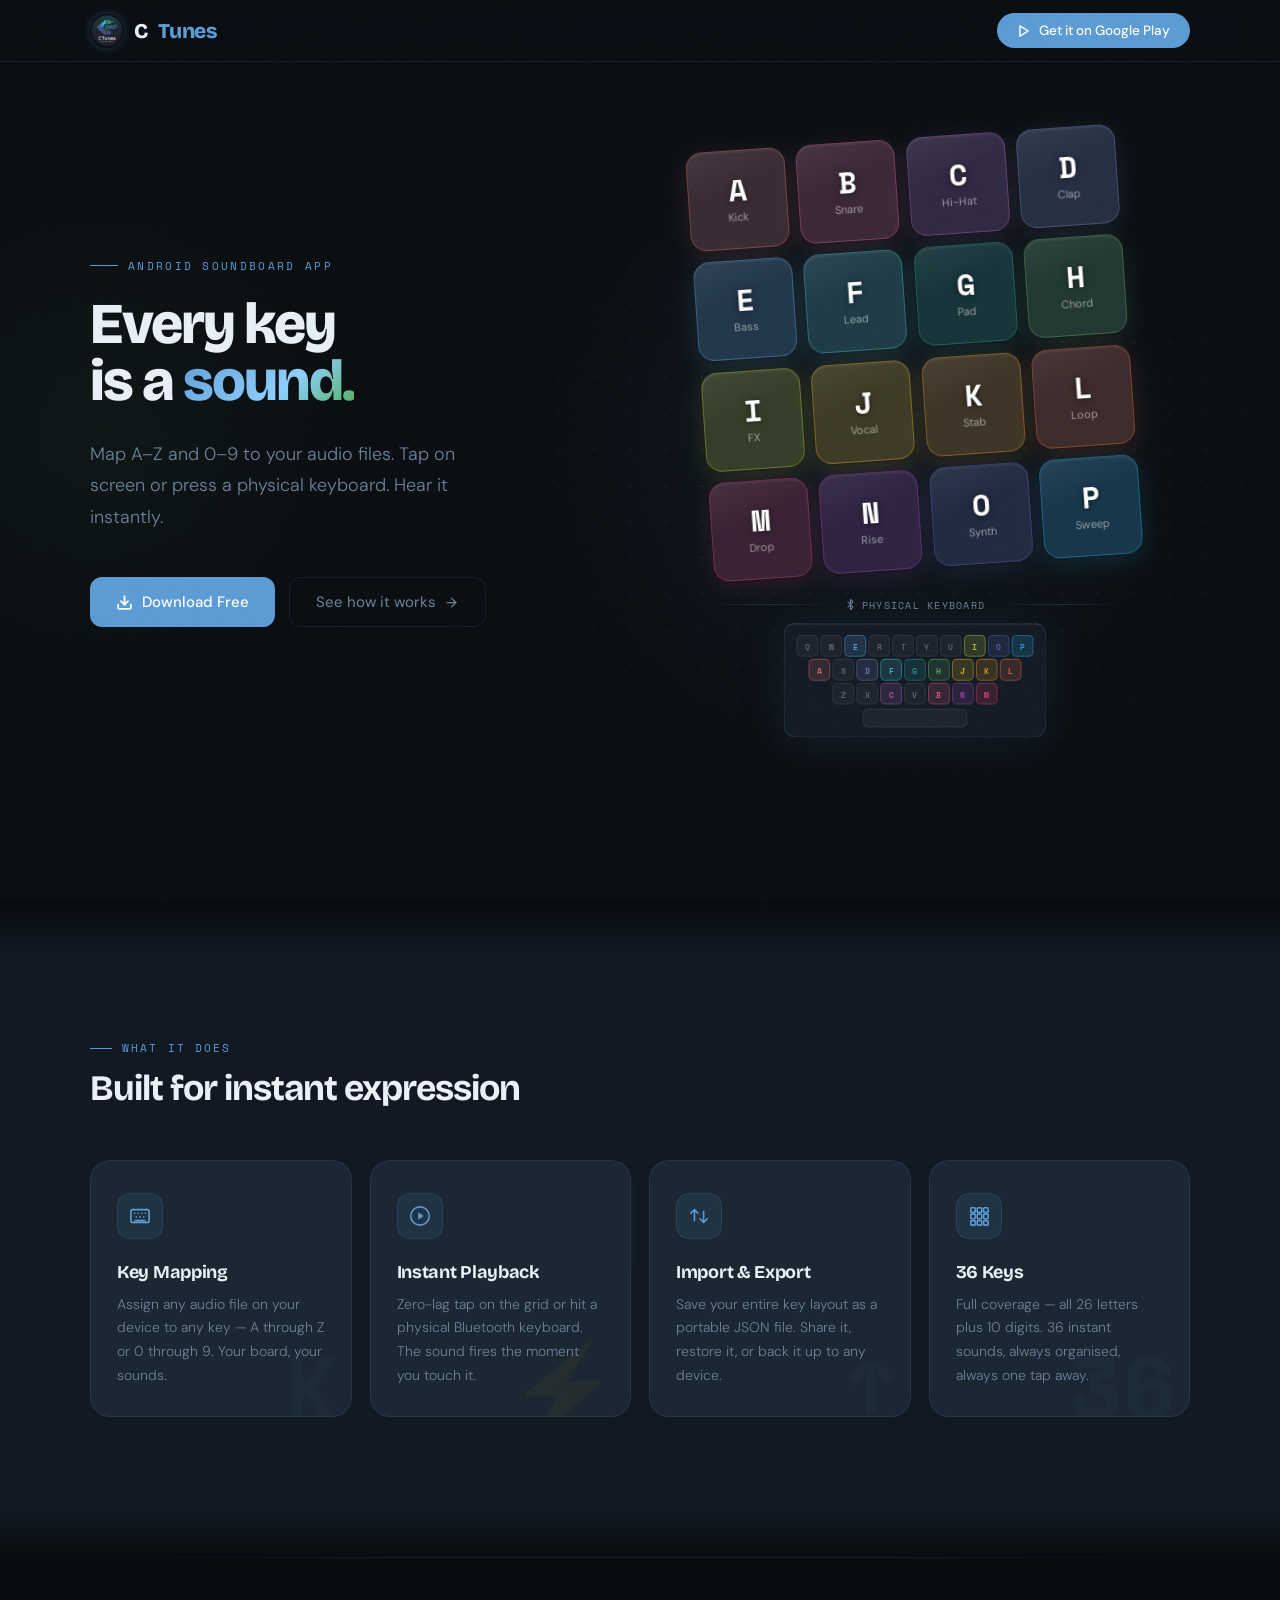
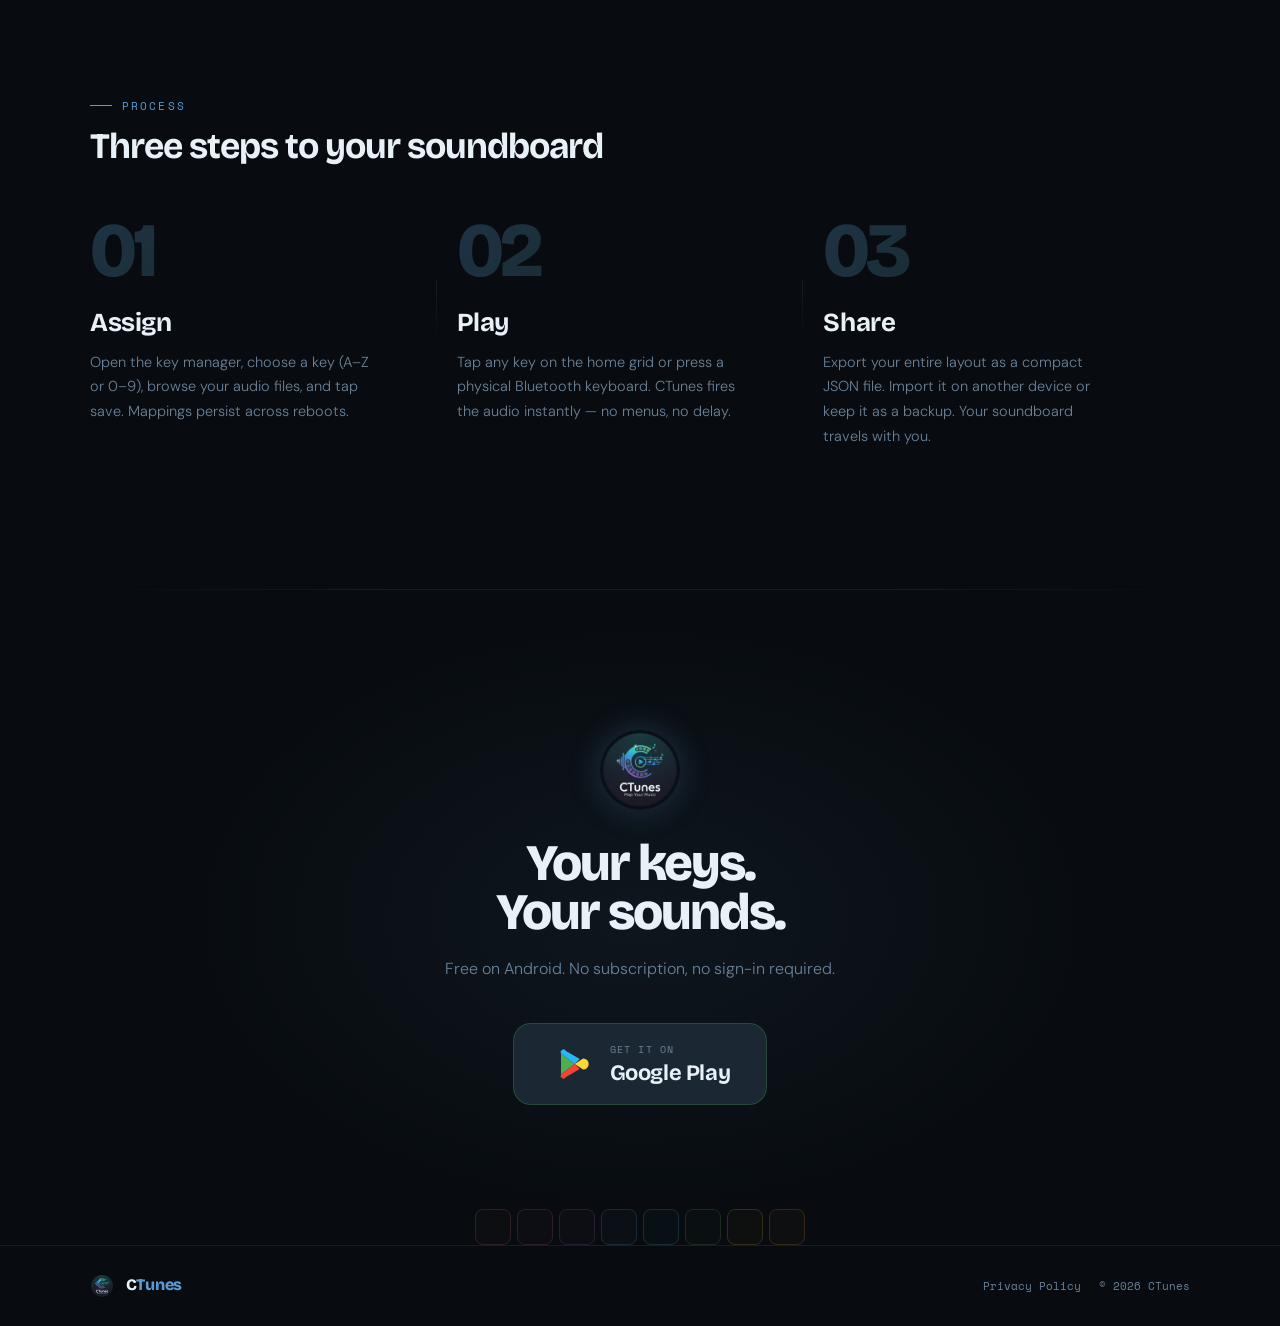
==== index.html @ 1558a4ff "initial commit" ====
<!DOCTYPE html>
<html lang="en">
<head>
  <meta charset="UTF-8" />
  <meta name="viewport" content="width=device-width, initial-scale=1.0, viewport-fit=cover" />

  <!-- ── Primary SEO ─────────────────────────────────── -->
  <title>CTunes — Free Android Soundboard App | Map Keys to Audio Files</title>
  <meta name="description" content="CTunes is a free Android soundboard app. Map keyboard keys A–Z and 0–9 to any audio file — tap on screen or press a physical Bluetooth keyboard for instant playback. No sign-in needed." />
  <meta name="robots" content="index, follow" />
  <meta name="author" content="CTunes" />
  <link rel="canonical" href="https://anooppandikashala.github.io/ctunes.app/" />

  <!-- ── Open Graph ──────────────────────────────────── -->
  <meta property="og:type"        content="website" />
  <meta property="og:site_name"   content="CTunes" />
  <meta property="og:url"         content="https://anooppandikashala.github.io/ctunes.app/" />
  <meta property="og:title"       content="CTunes — Free Android Soundboard App | Map Keys to Audio Files" />
  <meta property="og:description" content="Map keyboard keys A–Z and 0–9 to any audio file. Tap on screen or press a physical Bluetooth keyboard for instant playback. Free on Android — no subscription, no sign-in." />
  <meta property="og:image"       content="https://anooppandikashala.github.io/ctunes.app/logo.webp" />
  <meta property="og:image:alt"   content="CTunes app logo — Android soundboard" />
  <meta property="og:locale"      content="en_US" />

  <!-- ── Twitter Card ───────────────────────────────── -->
  <meta name="twitter:card"        content="summary" />
  <meta name="twitter:title"       content="CTunes — Free Android Soundboard App" />
  <meta name="twitter:description" content="Map keyboard keys A–Z and 0–9 to any audio file. Instant playback on tap or physical keypress. Free on Google Play." />
  <meta name="twitter:image"       content="https://anooppandikashala.github.io/ctunes.app/logo.webp" />

  <!-- ── Mobile / PWA ───────────────────────────────── -->
  <meta name="theme-color" content="#080C10" />
  <meta name="mobile-web-app-capable" content="yes" />
  <meta name="apple-mobile-web-app-capable" content="yes" />
  <meta name="apple-mobile-web-app-status-bar-style" content="black-translucent" />
  <meta name="apple-mobile-web-app-title" content="CTunes" />

  <!-- ── Structured Data (JSON-LD) ──────────────────── -->
  <script type="application/ld+json">
  {
    "@context": "https://schema.org",
    "@graph": [
      {
        "@type": "SoftwareApplication",
        "@id": "https://anooppandikashala.github.io/ctunes.app/#app",
        "name": "CTunes",
        "alternateName": "CTunes Soundboard",
        "description": "CTunes is a free Android soundboard app that maps keyboard keys (A–Z and 0–9) to audio files for instant playback. Supports on-screen tap and physical Bluetooth keyboards.",
        "applicationCategory": "MusicApplication",
        "operatingSystem": "Android 7.0+",
        "offers": { "@type": "Offer", "price": "0", "priceCurrency": "USD" },
        "author": { "@id": "https://anooppandikashala.github.io/ctunes.app/#organization" },
        "image": "https://anooppandikashala.github.io/ctunes.app/logo.webp",
        "url": "https://anooppandikashala.github.io/ctunes.app/",
        "downloadUrl": "https://play.google.com/store/apps/details?id=com.anoop.myprojects.ctunes",
        "featureList": [
          "Map 36 keyboard keys (A–Z, 0–9) to any audio file",
          "Instant on-screen tap or physical keyboard playback",
          "Bluetooth keyboard support",
          "Import and export key layouts as JSON",
          "Persistent storage — mappings survive reboots and reinstalls"
        ]
      },
      {
        "@type": "Organization",
        "@id": "https://anooppandikashala.github.io/ctunes.app/#organization",
        "name": "CTunes",
        "url": "https://anooppandikashala.github.io/ctunes.app/",
        "logo": { "@type": "ImageObject", "url": "https://anooppandikashala.github.io/ctunes.app/logo.webp" }
      },
      {
        "@type": "WebSite",
        "@id": "https://anooppandikashala.github.io/ctunes.app/#website",
        "url": "https://anooppandikashala.github.io/ctunes.app/",
        "name": "CTunes",
        "publisher": { "@id": "https://anooppandikashala.github.io/ctunes.app/#organization" }
      },
      {
        "@type": "WebPage",
        "@id": "https://anooppandikashala.github.io/ctunes.app/#webpage",
        "url": "https://anooppandikashala.github.io/ctunes.app/",
        "name": "CTunes — Free Android Soundboard App",
        "isPartOf": { "@id": "https://anooppandikashala.github.io/ctunes.app/#website" },
        "about": { "@id": "https://anooppandikashala.github.io/ctunes.app/#app" }
      },
      {
        "@type": "FAQPage",
        "mainEntity": [
          {
            "@type": "Question",
            "name": "What is CTunes?",
            "acceptedAnswer": {
              "@type": "Answer",
              "text": "CTunes is a free Android soundboard app that maps keyboard keys (A–Z and 0–9) to any audio file on your device. Tap a key on screen or press a physical Bluetooth keyboard to trigger instant playback."
            }
          },
          {
            "@type": "Question",
            "name": "How do I assign a sound to a key in CTunes?",
            "acceptedAnswer": {
              "@type": "Answer",
              "text": "Open the key manager in CTunes, choose any key from A–Z or 0–9, browse your device audio files, and tap Save. Mappings are stored locally and persist across reboots."
            }
          },
          {
            "@type": "Question",
            "name": "Does CTunes support physical Bluetooth keyboards?",
            "acceptedAnswer": {
              "@type": "Answer",
              "text": "Yes. CTunes supports physical Bluetooth and wired keyboards. When you press a mapped key on your physical keyboard, CTunes plays the assigned audio instantly."
            }
          },
          {
            "@type": "Question",
            "name": "Can I back up and restore my CTunes key layouts?",
            "acceptedAnswer": {
              "@type": "Answer",
              "text": "Yes. Use the Export feature to save your entire key layout as a JSON file. Import it on any Android device to restore all mappings. CTunes also re-links audio files by filename if the original URI changes."
            }
          },
          {
            "@type": "Question",
            "name": "Is CTunes free?",
            "acceptedAnswer": {
              "@type": "Answer",
              "text": "Yes. CTunes is completely free on Google Play with no subscription, no sign-in, and no hidden costs."
            }
          }
        ]
      }
    ]
  }
  </script>

  <!-- ── Fonts ───────────────────────────────────────── -->
  <link rel="preconnect" href="https://fonts.googleapis.com" />
  <link rel="preconnect" href="https://fonts.gstatic.com" crossorigin />
  <link href="https://fonts.googleapis.com/css2?family=Bricolage+Grotesque:opsz,wght@12..96,400;12..96,600;12..96,700;12..96,800&family=Space+Mono:wght@400;700&family=DM+Sans:ital,wght@0,300;0,400;0,500;1,300&display=swap" rel="stylesheet" />

  <link href="styles.css" rel="stylesheet" />

  
</head>
<body>

<!-- ═══════════════════ NAV ═══════════════════ -->
<!-- skip-to-content link for accessibility / AEO -->
<a href="#main-content" class="skip-link">Skip to main content</a>
<nav>
  <div class="nav-inner">
    <a href="#" class="logo">
      <img src="logo.webp" alt="CTunes logo" />
      C<span>Tunes</span>
    </a>
    <a href="#download" class="nav-pill">
      <svg width="14" height="14" viewBox="0 0 24 24" fill="none" stroke="currentColor" stroke-width="2.5" stroke-linecap="round" stroke-linejoin="round">
        <polygon points="5 3 19 12 5 21 5 3"/>
      </svg>
      Get it on Google Play
    </a>
  </div>
</nav>

<!-- ═══════════════════ HERO ═══════════════════ -->
<main id="main-content">
<section class="hero" aria-label="Hero — map keyboard keys to audio files">
  <div class="hero-glow"></div>
  <div class="hero-dots"></div>

  <div class="hero-inner">
  <div class="hero-left">
    <p class="hero-tag">Android Soundboard App</p>
    <h1 class="hero-h1">Every key<br>is a <span class="hl">sound.</span></h1>
    <p class="hero-sub">Map A–Z and 0–9 to your audio files. Tap on screen or press a physical keyboard. Hear it instantly.</p>
    <div class="hero-actions">
      <a href="#download" class="btn-fill">
        <svg width="17" height="17" viewBox="0 0 24 24" fill="none" stroke="currentColor" stroke-width="2.5" stroke-linecap="round" stroke-linejoin="round">
          <path d="M21 15v4a2 2 0 0 1-2 2H5a2 2 0 0 1-2-2v-4"/><polyline points="7 10 12 15 17 10"/><line x1="12" y1="15" x2="12" y2="3"/>
        </svg>
        Download Free
      </a>
      <a href="#how" class="btn-ghost">
        See how it works
        <svg width="15" height="15" viewBox="0 0 24 24" fill="none" stroke="currentColor" stroke-width="2" stroke-linecap="round" stroke-linejoin="round">
          <line x1="5" y1="12" x2="19" y2="12"/><polyline points="12 5 19 12 12 19"/>
        </svg>
      </a>
    </div>
  </div>

  <div class="hero-right">
    <div class="key-grid-wrap">
      <div class="key-grid" id="keyGrid"></div>
    </div>

    <!-- Symbolic physical keyboard -->
    <div class="kbd-section">
      <div class="kbd-bridge">
        <span class="kbd-bridge-line"></span>
        <span class="kbd-bridge-label">
          <!-- Bluetooth icon -->
          <svg width="11" height="11" viewBox="0 0 24 24" fill="none" stroke="currentColor" stroke-width="2.2" stroke-linecap="round" stroke-linejoin="round">
            <polyline points="6.5 6.5 17.5 17.5 12 23 12 1 17.5 6.5 6.5 17.5"/>
          </svg>
          Physical keyboard
        </span>
        <span class="kbd-bridge-line"></span>
      </div>
      <svg id="kbdSvg" class="kbd-svg" viewBox="0 0 252 110" xmlns="http://www.w3.org/2000/svg"></svg>
    </div>
  </div>
  </div><!-- /.hero-inner -->
</section>

<!-- ═══════════════════ FEATURES ═══════════════════ -->
<section class="features" id="features" aria-label="Features">
  <div class="features-inner">
    <p class="section-tag reveal">What it does</p>
    <h2 class="section-h reveal">Built for instant expression</h2>
    <div class="feat-grid" id="featGrid">
      <div class="feat-card reveal" data-glyph="K">
        <div class="feat-icon">
          <svg width="22" height="22" viewBox="0 0 24 24" fill="none" stroke="currentColor" stroke-width="1.75" stroke-linecap="round" stroke-linejoin="round">
            <rect x="2" y="5" width="20" height="14" rx="2"/>
            <line x1="6" y1="9" x2="6.01" y2="9"/><line x1="10" y1="9" x2="10.01" y2="9"/>
            <line x1="14" y1="9" x2="14.01" y2="9"/><line x1="18" y1="9" x2="18.01" y2="9"/>
            <line x1="8" y1="13" x2="8.01" y2="13"/><line x1="12" y1="13" x2="12.01" y2="13"/>
            <line x1="16" y1="13" x2="16.01" y2="13"/>
            <line x1="7" y1="17" x2="17" y2="17"/>
          </svg>
        </div>
        <h3 class="feat-title">Key Mapping</h3>
        <p class="feat-desc">Assign any audio file on your device to any key — A through Z or 0 through 9. Your board, your sounds.</p>
      </div>
      <div class="feat-card reveal" data-glyph="⚡">
        <div class="feat-icon">
          <svg width="22" height="22" viewBox="0 0 24 24" fill="none" stroke="currentColor" stroke-width="1.75" stroke-linecap="round" stroke-linejoin="round">
            <circle cx="12" cy="12" r="10"/>
            <polygon points="10 8 16 12 10 16 10 8" fill="currentColor" stroke="none"/>
          </svg>
        </div>
        <h3 class="feat-title">Instant Playback</h3>
        <p class="feat-desc">Zero-lag tap on the grid or hit a physical Bluetooth keyboard. The sound fires the moment you touch it.</p>
      </div>
      <div class="feat-card reveal" data-glyph="↑">
        <div class="feat-icon">
          <svg width="22" height="22" viewBox="0 0 24 24" fill="none" stroke="currentColor" stroke-width="1.75" stroke-linecap="round" stroke-linejoin="round">
            <path d="M7 17V5m0 0L3 9m4-4l4 4"/>
            <path d="M17 7v12m0 0l4-4m-4 4l-4-4"/>
          </svg>
        </div>
        <h3 class="feat-title">Import & Export</h3>
        <p class="feat-desc">Save your entire key layout as a portable JSON file. Share it, restore it, or back it up to any device.</p>
      </div>
      <div class="feat-card reveal" data-glyph="36">
        <div class="feat-icon">
          <svg width="22" height="22" viewBox="0 0 24 24" fill="none" stroke="currentColor" stroke-width="1.75" stroke-linecap="round" stroke-linejoin="round">
            <rect x="3" y="3" width="5" height="5" rx="1"/>
            <rect x="10" y="3" width="5" height="5" rx="1"/>
            <rect x="17" y="3" width="5" height="5" rx="1"/>
            <rect x="3" y="10" width="5" height="5" rx="1"/>
            <rect x="10" y="10" width="5" height="5" rx="1"/>
            <rect x="17" y="10" width="5" height="5" rx="1"/>
            <rect x="3" y="17" width="5" height="5" rx="1"/>
            <rect x="10" y="17" width="5" height="5" rx="1"/>
            <rect x="17" y="17" width="5" height="5" rx="1"/>
          </svg>
        </div>
        <h3 class="feat-title">36 Keys</h3>
        <p class="feat-desc">Full coverage — all 26 letters plus 10 digits. 36 instant sounds, always organised, always one tap away.</p>
      </div>
    </div>
  </div>
</section>

<div class="divider"></div>

<!-- ═══════════════════ HOW IT WORKS ═══════════════════ -->
<section class="how" id="how" aria-label="How it works">
  <div class="how-inner">
    <p class="section-tag reveal">Process</p>
    <h2 class="section-h reveal">Three steps to your soundboard</h2>
    <div class="steps">
      <div class="step reveal">
        <span class="step-num">01</span>
        <h3 class="step-title">Assign</h3>
        <p class="step-desc">Open the key manager, choose a key (A–Z or 0–9), browse your audio files, and tap save. Mappings persist across reboots.</p>
      </div>
      <div class="step reveal">
        <span class="step-num">02</span>
        <h3 class="step-title">Play</h3>
        <p class="step-desc">Tap any key on the home grid or press a physical Bluetooth keyboard. CTunes fires the audio instantly — no menus, no delay.</p>
      </div>
      <div class="step reveal">
        <span class="step-num">03</span>
        <h3 class="step-title">Share</h3>
        <p class="step-desc">Export your entire layout as a compact JSON file. Import it on another device or keep it as a backup. Your soundboard travels with you.</p>
      </div>
    </div>
  </div>
</section>

<div class="divider"></div>

<!-- ═══════════════════ DOWNLOAD ═══════════════════ -->
<section class="download" id="download" aria-label="Download CTunes on Google Play">
  <div class="dl-glow"></div>
  <div class="dl-keys" id="dlKeys"></div>
  <div class="download-inner reveal">
    <img src="logo.webp" alt="CTunes" style="width:80px;height:80px;border-radius:50%;object-fit:cover;margin-bottom:24px;box-shadow:0 0 32px rgba(91,155,213,0.25);" />
    <h2>Your keys.<br>Your sounds.</h2>
    <p>Free on Android. No subscription, no sign-in required.</p>
    <a href="#" class="play-btn">
      <!-- Google Play icon -->
      <svg class="play-icon" viewBox="0 0 44 44" fill="none" xmlns="http://www.w3.org/2000/svg">
        <rect width="44" height="44" rx="10" fill="#1B2732"/>
        <path d="M11 11.4L24.7 22 11 32.6V11.4Z" fill="#4CAF50"/>
        <path d="M11 11.4L24.7 22l5.1-5.1L16 9A2.6 2.6 0 0011 11.4Z" fill="#29B6F6"/>
        <path d="M11 32.6L24.7 22l5.1 5.1L16 35A2.6 2.6 0 0111 32.6Z" fill="#F44336"/>
        <path d="M24.7 22l8.4-5.6a2.2 2.2 0 010 11.2L24.7 22Z" fill="#FDD835"/>
      </svg>
      <div class="play-text">
        <small>Get it on</small>
        <strong>Google Play</strong>
      </div>
    </a>
  </div>
</section>

</main><!-- /main -->

<!-- ═══════════════════ FOOTER ═══════════════════ -->
<footer>
  <div class="footer-inner">
    <a href="#" class="footer-logo">
      <img src="logo.webp" alt="CTunes" style="width:24px;height:24px;border-radius:50%;object-fit:cover;vertical-align:middle;margin-right:8px;" />
      C<span>Tunes</span>
    </a>
    <div class="footer-links">
      <a href="privacy.html">Privacy Policy</a>
      <small>© <span id="footer-year"></span> CTunes</small>
    </div>
  </div>
</footer>

<script>
  /* ── Key data ─────────────────────────────────────── */
  const KEYS = [
    { l:'A', n:'Kick',    c:'#E57373' },
    { l:'B', n:'Snare',   c:'#F06292' },
    { l:'C', n:'Hi-Hat',  c:'#BA68C8' },
    { l:'D', n:'Clap',    c:'#7986CB' },
    { l:'E', n:'Bass',    c:'#64B5F6' },
    { l:'F', n:'Lead',    c:'#4DD0E1' },
    { l:'G', n:'Pad',     c:'#26A69A' },
    { l:'H', n:'Chord',   c:'#66BB6A' },
    { l:'I', n:'FX',      c:'#CDDC39' },
    { l:'J', n:'Vocal',   c:'#FFCA28' },
    { l:'K', n:'Stab',    c:'#FFA726' },
    { l:'L', n:'Loop',    c:'#FF7043' },
    { l:'M', n:'Drop',    c:'#EC407A' },
    { l:'N', n:'Rise',    c:'#AB47BC' },
    { l:'O', n:'Synth',   c:'#5C6BC0' },
    { l:'P', n:'Sweep',   c:'#29B6F6' },
  ];

  /* ── Render hero key grid ─────────────────────────── */
  const grid = document.getElementById('keyGrid');

  KEYS.forEach((k, i) => {
    const card = document.createElement('div');
    card.className = 'key-card';
    card.style.setProperty('--c', k.c);
    card.style.animationName = 'keyIn';
    card.style.animationDuration = '.42s';
    card.style.animationTimingFunction = 'cubic-bezier(.34,1.56,.64,1)';
    card.style.animationFillMode = 'forwards';
    card.style.animationDelay = `${.65 + i * .055}s`;

    card.innerHTML = `<span class="key-letter">${k.l}</span><span class="key-name">${k.n}</span>`;

    card.addEventListener('pointerdown', () => card.classList.add('pressed'));
    card.addEventListener('pointerup',   () => card.classList.remove('pressed'));
    card.addEventListener('pointerleave',() => card.classList.remove('pressed'));
    grid.appendChild(card);
  });

  /* ── Build SVG keyboard ───────────────────────────── */
  const NS  = 'http://www.w3.org/2000/svg';
  const KBD = document.getElementById('kbdSvg');
  const KBD_ROWS = [
    { keys: ['Q','W','E','R','T','Y','U','I','O','P'], y: 12 },
    { keys: ['A','S','D','F','G','H','J','K','L'],     y: 35 },
    { keys: ['Z','X','C','V','B','N','M'],             y: 58 },
  ];
  const KW = 20, KH = 20, KG = 3, SVG_W = 252;
  const kbdKeyEls = {};  // letter → { rect, txt }

  function mk(tag, attrs) {
    const el = document.createElementNS(NS, tag);
    Object.entries(attrs).forEach(([k, v]) => el.setAttribute(k, v));
    return el;
  }

  // Keyboard body
  KBD.appendChild(mk('rect', { width: SVG_W, height: 110, rx: 12,
    fill: '#111923', stroke: 'rgba(91,155,213,0.22)', 'stroke-width': 1 }));
  // Top highlight sheen
  KBD.appendChild(mk('rect', { x: 2, y: 1, width: SVG_W - 4, height: 1, rx: 10,
    fill: 'rgba(255,255,255,0.06)' }));

  // Build a color lookup from KEYS
  const keyColorLookup = {};
  KEYS.forEach(k => { keyColorLookup[k.l] = k.c; });

  KBD_ROWS.forEach(({ keys, y }) => {
    const rowW = keys.length * KW + (keys.length - 1) * KG;
    const x0   = (SVG_W - rowW) / 2;
    keys.forEach((letter, ci) => {
      const x  = x0 + ci * (KW + KG);
      const c  = keyColorLookup[letter];
      const rect = mk('rect', {
        x, y, width: KW, height: KH, rx: 4,
        fill:         c ? `${c}28` : 'rgba(255,255,255,0.04)',
        stroke:       c ? `${c}66` : 'rgba(255,255,255,0.09)',
        'stroke-width': 1
      });
      const txt = mk('text', {
        x: x + KW / 2, y: y + KH / 2 + 4,
        'text-anchor': 'middle', 'font-family': 'Space Mono, monospace',
        'font-size': 8, 'font-weight': 700,
        fill: c ? `${c}cc` : 'rgba(232,240,248,0.3)'
      });
      txt.textContent = letter;
      KBD.appendChild(rect);
      KBD.appendChild(txt);
      kbdKeyEls[letter] = { rect, txt, baseC: c };
    });
  });

  // Spacebar
  const spW = 100;
  KBD.appendChild(mk('rect', {
    x: (SVG_W - spW) / 2, y: 83, width: spW, height: 17, rx: 5,
    fill: 'rgba(255,255,255,0.04)', stroke: 'rgba(255,255,255,0.09)', 'stroke-width': 1
  }));

  /* ── Keyboard pulse helper ────────────────────────── */
  function kbdPulse(letter, color) {
    const el = kbdKeyEls[letter];
    if (!el) return;
    el.rect.setAttribute('fill',   `${color}55`);
    el.rect.setAttribute('stroke', color);
    el.txt.setAttribute('fill',    color);
    setTimeout(() => {
      const c = el.baseC;
      el.rect.setAttribute('fill',   c ? `${c}28` : 'rgba(255,255,255,0.04)');
      el.rect.setAttribute('stroke', c ? `${c}66` : 'rgba(255,255,255,0.09)');
      el.txt.setAttribute('fill',    c ? `${c}cc` : 'rgba(232,240,248,0.3)');
    }, 220);
  }

  function kbdPress(letter) {
    const el = kbdKeyEls[letter];
    if (!el) return;
    el.rect.setAttribute('fill',   'rgba(91,155,213,0.38)');
    el.rect.setAttribute('stroke', '#5B9BD5');
    el.txt.setAttribute('fill',    '#5B9BD5');
  }

  function kbdRelease(letter) {
    const el = kbdKeyEls[letter];
    if (!el) return;
    const c = el.baseC;
    el.rect.setAttribute('fill',   c ? `${c}28` : 'rgba(255,255,255,0.04)');
    el.rect.setAttribute('stroke', c ? `${c}66` : 'rgba(255,255,255,0.09)');
    el.txt.setAttribute('fill',    c ? `${c}cc` : 'rgba(232,240,248,0.3)');
  }

  /* ── Beat demo sequence ───────────────────────────── */
  const BEAT = [0, 2, 0, 4, 1, 2, 0, 2, 5, 0, 3, 7, 0, 2, 1, 8];
  let beatIdx = 0, lastPlayed = null;

  function tick() {
    const cards = grid.querySelectorAll('.key-card');
    if (lastPlayed) lastPlayed.classList.remove('pressed');
    const keyIdx = BEAT[beatIdx % BEAT.length];
    const keyData = KEYS[keyIdx];
    const card = cards[keyIdx];
    if (card) { card.classList.add('pressed'); lastPlayed = card; }
    if (keyData) kbdPulse(keyData.l, keyData.c);
    beatIdx++;
    setTimeout(() => { if (lastPlayed) lastPlayed.classList.remove('pressed'); }, 200);
  }

  setTimeout(() => { setInterval(tick, 420); }, 2000);

  /* ── Physical keyboard mirror ─────────────────────── */
  document.addEventListener('keydown', e => {
    const letter = e.key.toUpperCase();
    const idx = KEYS.findIndex(k => k.l === letter);
    if (idx >= 0) grid.querySelectorAll('.key-card')[idx]?.classList.add('pressed');
    kbdPress(letter);
  });
  document.addEventListener('keyup', e => {
    const letter = e.key.toUpperCase();
    const idx = KEYS.findIndex(k => k.l === letter);
    if (idx >= 0) grid.querySelectorAll('.key-card')[idx]?.classList.remove('pressed');
    kbdRelease(letter);
  });

  /* ── Download section decorative keys ────────────── */
  const dlKeys = document.getElementById('dlKeys');
  const DL_COLORS = ['#E57373','#F06292','#BA68C8','#64B5F6','#4DD0E1','#66BB6A','#FFCA28','#FFA726'];
  DL_COLORS.forEach(c => {
    const div = document.createElement('div');
    div.className = 'dl-key';
    div.style.color = c;
    div.style.borderColor = c;
    div.style.background = `${c}22`;
    dlKeys.appendChild(div);
  });

  /* ── Scroll-reveal ────────────────────────────────── */
  const observer = new IntersectionObserver(entries => {
    entries.forEach((entry, _) => {
      if (!entry.isIntersecting) return;
      // stagger siblings in the same parent
      const siblings = Array.from(entry.target.parentElement.querySelectorAll('.reveal'));
      const idx = siblings.indexOf(entry.target);
      entry.target.style.transitionDelay = `${idx * 0.1}s`;
      entry.target.classList.add('visible');
      observer.unobserve(entry.target);
    });
  }, { threshold: 0.12 });

  document.querySelectorAll('.reveal').forEach(el => observer.observe(el));

  document.getElementById('footer-year').textContent = new Date().getFullYear();
</script>

</body>
</html>
---- styles.css ----
*, *::before, *::after { box-sizing: border-box; margin: 0; padding: 0; }

:root {
    --bg:        #080C10;
    --surface:   #111923;
    --surface-2: #1B2732;
    --accent:    #5B9BD5;
    --green:     #4CAF50;
    --text:      #E8F0F8;
    --muted:     #6B8299;
    --border:    rgba(91,155,213,0.13);
}

html { scroll-behavior: smooth; }

body {
    background: var(--bg);
    color: var(--text);
    font-family: 'DM Sans', sans-serif;
    overflow-x: hidden;
    -webkit-font-smoothing: antialiased;
}

/* ── SKIP LINK (accessibility) ─────────────────────── */
.skip-link {
    position: absolute;
    top: -999px;
    left: 0;
    padding: 8px 16px;
    background: var(--accent);
    color: #fff;
    font-size: 0.875rem;
    border-radius: 0 0 6px 6px;
    z-index: 9999;
    text-decoration: none;
}
.skip-link:focus { top: 0; }

/* ── NOISE OVERLAY ─────────────────────────────────── */
body::after {
    content: '';
    position: fixed;
    inset: 0;
    pointer-events: none;
    z-index: 999;
    background-image: url("data:image/svg+xml,%3Csvg xmlns='http://www.w3.org/2000/svg' width='300' height='300'%3E%3Cfilter id='n'%3E%3CfeTurbulence type='fractalNoise' baseFrequency='0.75' numOctaves='4' stitchTiles='stitch'/%3E%3C/filter%3E%3Crect width='300' height='300' filter='url(%23n)' opacity='0.04'/%3E%3C/svg%3E");
    opacity: 1;
}

/* ── NAV ───────────────────────────────────────────── */
nav {
    position: fixed;
    inset: 0 0 auto;
    z-index: 100;
    height: calc(62px + env(safe-area-inset-top));
    display: flex;
    align-items: center;
    justify-content: center;
    padding: env(safe-area-inset-top) clamp(20px, 5vw, 40px) 0;
    background: rgba(8,12,16,0.82);
    backdrop-filter: blur(20px) saturate(150%);
    border-bottom: 1px solid var(--border);
}

.nav-inner {
    max-width: 1100px;
    width: 100%;
    display: flex;
    align-items: center;
    justify-content: space-between;
}

.logo {
    font-family: 'Bricolage Grotesque', sans-serif;
    font-weight: 800;
    font-size: 21px;
    letter-spacing: -0.4px;
    color: var(--text);
    text-decoration: none;
    display: flex;
    align-items: center;
    gap: 10px;
}

.logo img {
    width: 34px;
    height: 34px;
    border-radius: 50%;
    object-fit: cover;
    box-shadow: 0 0 10px rgba(91,155,213,0.3);
}

.logo span { color: var(--accent); }

.nav-pill {
    display: inline-flex;
    align-items: center;
    gap: 8px;
    padding: 9px 20px;
    border-radius: 50px;
    background: var(--accent);
    color: #fff;
    font-size: 13.5px;
    font-weight: 500;
    text-decoration: none;
    transition: background .2s, transform .15s, box-shadow .2s;
    white-space: nowrap;
}

.nav-pill:hover {
    background: #74AEDD;
    transform: translateY(-1px);
    box-shadow: 0 6px 24px rgba(91,155,213,0.35);
}

.nav-pill svg { flex-shrink: 0; }

/* ── HERO ──────────────────────────────────────────── */
.hero {
    min-height: 100svh;
    padding: calc(62px + env(safe-area-inset-top)) clamp(24px, 5vw, 72px) clamp(48px, 6vw, 80px);
    display: flex;
    align-items: center;
    justify-content: center;
    position: relative;
    overflow: hidden;
}

.hero-inner {
    max-width: 1100px;
    width: 100%;
    display: grid;
    grid-template-columns: 1fr 1fr;
    align-items: center;
    position: relative;
    z-index: 1;
}

/* ambient glow blobs */
.hero-glow {
    position: absolute;
    inset: 0;
    pointer-events: none;
}

.hero-glow::before {
    content: '';
    position: absolute;
    width: 700px;
    height: 700px;
    border-radius: 50%;
    background: radial-gradient(circle, rgba(91,155,213,0.07) 0%, transparent 65%);
    top: 50%;
    right: 5%;
    transform: translate(0, -50%);
}

.hero-glow::after {
    content: '';
    position: absolute;
    width: 500px;
    height: 500px;
    border-radius: 50%;
    background: radial-gradient(circle, rgba(76,175,80,0.05) 0%, transparent 65%);
    top: 20%;
    left: 0;
    transform: translate(-30%, 0);
}

/* subtle dot grid */
.hero-dots {
    position: absolute;
    inset: 0;
    pointer-events: none;
    background-image: radial-gradient(rgba(91,155,213,0.12) 1px, transparent 1px);
    background-size: 36px 36px;
    mask-image: radial-gradient(ellipse 70% 80% at 70% 50%, black 20%, transparent 70%);
}

/* ── HERO LEFT ─── */
.hero-left {
    position: relative;
    z-index: 1;
    padding: clamp(40px, 5vw, 60px) 0;
    display: flex;
    flex-direction: column;
}

@keyframes fadeUp {
    from { opacity: 0; transform: translateY(22px); }
    to   { opacity: 1; transform: translateY(0); }
}

.hero-tag {
    font-family: 'Space Mono', monospace;
    font-size: 10.5px;
    letter-spacing: 0.22em;
    text-transform: uppercase;
    color: var(--accent);
    margin-bottom: 22px;
    opacity: 0;
    animation: fadeUp .55s .15s forwards;
    display: flex;
    align-items: center;
    gap: 10px;
}

.hero-tag::before {
    content: '';
    display: block;
    width: 28px;
    height: 1px;
    background: var(--accent);
}

.hero-h1 {
    font-family: 'Bricolage Grotesque', sans-serif;
    font-weight: 800;
    font-size: clamp(36px, 4.5vw, 64px);
    line-height: 1.0;
    letter-spacing: -2px;
    color: var(--text);
    margin-bottom: 28px;
    opacity: 0;
    animation: fadeUp .6s .3s forwards;
}

.hero-h1 .hl {
    background: linear-gradient(135deg, var(--accent) 0%, #8ecfff 60%, var(--green) 100%);
    -webkit-background-clip: text;
    -webkit-text-fill-color: transparent;
    background-clip: text;
}

.hero-sub {
    font-size: clamp(15px, 1.7vw, 18px);
    line-height: 1.75;
    color: var(--muted);
    max-width: 420px;
    margin-bottom: 44px;
    font-weight: 300;
    opacity: 0;
    animation: fadeUp .6s .45s forwards;
}

.hero-actions {
    display: flex;
    gap: 14px;
    flex-wrap: wrap;
    opacity: 0;
    animation: fadeUp .6s .6s forwards;
}

.btn-fill {
    display: inline-flex;
    align-items: center;
    gap: 9px;
    padding: 14px 26px;
    border-radius: 12px;
    background: var(--accent);
    color: #fff;
    font-size: 15px;
    font-weight: 500;
    text-decoration: none;
    transition: background .2s, transform .15s, box-shadow .2s;
}

.btn-fill:hover {
    background: #74AEDD;
    transform: translateY(-2px);
    box-shadow: 0 10px 36px rgba(91,155,213,0.32);
}

.btn-ghost {
    display: inline-flex;
    align-items: center;
    gap: 8px;
    padding: 14px 26px;
    border-radius: 12px;
    border: 1px solid var(--border);
    color: var(--muted);
    font-size: 15px;
    font-weight: 400;
    text-decoration: none;
    transition: border-color .2s, color .2s, transform .15s;
}

.btn-ghost:hover {
    border-color: rgba(91,155,213,0.38);
    color: var(--text);
    transform: translateY(-2px);
}

/* ── HERO RIGHT / KEY GRID ─── */
.hero-right {
    position: relative;
    z-index: 1;
    display: flex;
    flex-direction: column;
    align-items: center;
    justify-content: center;
    padding: clamp(40px, 5vw, 60px) 0;
}

.key-grid-wrap {
    width: 100%;
    max-width: 430px;
    transform: rotate(-4deg) translateY(-10px);
    transform-origin: center center;
}

.key-grid {
    display: grid;
    grid-template-columns: repeat(4, 1fr);
    gap: 11px;
}

.key-card {
    aspect-ratio: 1;
    border-radius: 16px;
    display: flex;
    flex-direction: column;
    align-items: center;
    justify-content: center;
    cursor: pointer;
    position: relative;
    overflow: hidden;
    user-select: none;
    -webkit-user-select: none;
    will-change: transform;
    --c: #5B9BD5;
    background: linear-gradient(160deg,
    rgba(255,255,255,0.06) 0%,
    transparent 40%
    ), color-mix(in srgb, var(--c) 18%, #111923);
    border: 1px solid color-mix(in srgb, var(--c) 32%, transparent);
    box-shadow:
    0 2px 0 rgba(255,255,255,0.04) inset,
    0 6px 24px color-mix(in srgb, var(--c) 14%, transparent),
    0 1px 3px rgba(0,0,0,0.5);
    transition:
    transform .1s cubic-bezier(.34,1.56,.64,1),
    box-shadow .15s ease;
    opacity: 0;
}

@keyframes keyIn {
    from { opacity: 0; transform: translateY(20px) scale(0.88); }
    to   { opacity: 1; transform: none; }
}

.key-card.pressed,
.key-card:active {
    transform: translateY(3px) scale(.96) !important;
    box-shadow:
    0 1px 0 rgba(255,255,255,0.03) inset,
    0 2px 8px color-mix(in srgb, var(--c) 18%, transparent),
    0 0 28px color-mix(in srgb, var(--c) 38%, transparent) !important;
}

.key-card:hover:not(.pressed) {
    transform: translateY(-3px) scale(1.02);
    box-shadow:
    0 2px 0 rgba(255,255,255,0.06) inset,
    0 10px 32px color-mix(in srgb, var(--c) 24%, transparent),
    0 1px 3px rgba(0,0,0,0.5);
}

.key-letter {
    font-family: 'Space Mono', monospace;
    font-weight: 700;
    font-size: clamp(22px, 2.8vw, 30px);
    color: #fff;
    line-height: 1;
    text-shadow: 0 1px 6px rgba(0,0,0,.5);
}

.key-name {
    font-family: 'DM Sans', sans-serif;
    font-size: clamp(9px, .9vw, 11px);
    color: rgba(255,255,255,0.52);
    margin-top: 5px;
    font-weight: 400;
}

/* ── KEYBOARD SECTION ──────────────────────────────── */
.kbd-section {
    margin-top: 20px;
    opacity: 0;
    animation: fadeUp .55s 1.9s forwards;
    width: 100%;
    max-width: 430px;
    margin-left: auto;
    margin-right: auto;
}

.kbd-bridge {
    display: flex;
    align-items: center;
    gap: 10px;
    margin-bottom: 11px;
    padding: 0 6px;
}

.kbd-bridge-line {
    flex: 1;
    height: 1px;
    background: linear-gradient(90deg, transparent, rgba(91,155,213,0.22), transparent);
}

.kbd-bridge-label {
    display: flex;
    align-items: center;
    gap: 6px;
    font-family: 'Space Mono', monospace;
    font-size: 9.5px;
    letter-spacing: .13em;
    text-transform: uppercase;
    color: var(--muted);
    white-space: nowrap;
}

.kbd-svg {
    width: 100%;
    max-width: 262px;
    display: block;
    margin: 0 auto;
    filter: drop-shadow(0 6px 22px rgba(91,155,213,0.1));
}

/* ── SECTION SHARED ────────────────────────────────── */
.section-tag {
    font-family: 'Space Mono', monospace;
    font-size: 10.5px;
    letter-spacing: .2em;
    text-transform: uppercase;
    color: var(--accent);
    display: flex;
    align-items: center;
    gap: 10px;
    margin-bottom: 14px;
}

.section-tag::before {
    content: '';
    display: block;
    width: 22px;
    height: 1px;
    background: var(--accent);
}

.section-h {
    font-family: 'Bricolage Grotesque', sans-serif;
    font-weight: 700;
    font-size: clamp(24px, 2.8vw, 38px);
    letter-spacing: -1px;
    line-height: 1.05;
    margin-bottom: 52px;
}

/* scroll-reveal base */
.reveal {
    opacity: 0;
    transform: translateY(28px);
    transition: opacity .55s ease, transform .55s ease;
}

.reveal.visible {
    opacity: 1;
    transform: none;
}

/* ── FEATURES ──────────────────────────────────────── */
.features {
    padding: clamp(80px, 11vw, 140px) clamp(24px, 5vw, 72px);
    position: relative;
}

.features::before {
    content: '';
    position: absolute;
    inset: 0;
    background: linear-gradient(180deg, transparent 0%, var(--surface) 8%, var(--surface) 92%, transparent 100%);
    z-index: 0;
}

/* ghost key motif in background */
.features::after {
    content: 'CTUNES';
    position: absolute;
    font-family: 'Space Mono', monospace;
    font-weight: 700;
    font-size: clamp(80px, 12vw, 160px);
    letter-spacing: -4px;
    color: rgba(91,155,213,0.028);
    top: 50%;
    left: 50%;
    transform: translate(-50%, -50%);
    pointer-events: none;
    white-space: nowrap;
    z-index: 0;
}

.features-inner {
    max-width: 1100px;
    margin: 0 auto;
    position: relative;
    z-index: 1;
}

.feat-grid {
    display: grid;
    grid-template-columns: repeat(auto-fit, minmax(220px, 1fr));
    gap: 18px;
}

.feat-card {
    background: var(--surface-2);
    border: 1px solid var(--border);
    border-radius: 20px;
    padding: 32px 26px 28px;
    position: relative;
    overflow: hidden;
    transition: border-color .25s, transform .25s;
}

.feat-card::after {
    content: attr(data-glyph);
    position: absolute;
    bottom: -14px;
    right: 12px;
    font-family: 'Space Mono', monospace;
    font-weight: 700;
    font-size: 88px;
    color: rgba(91,155,213,0.045);
    line-height: 1;
    pointer-events: none;
}

.feat-card:hover {
    border-color: rgba(91,155,213,0.28);
    transform: translateY(-5px);
}

.feat-icon {
    width: 46px;
    height: 46px;
    border-radius: 13px;
    background: rgba(91,155,213,0.1);
    display: flex;
    align-items: center;
    justify-content: center;
    margin-bottom: 22px;
    border: 1px solid rgba(91,155,213,0.15);
    color: var(--accent);
    flex-shrink: 0;
}

.feat-title {
    font-family: 'Bricolage Grotesque', sans-serif;
    font-weight: 700;
    font-size: 18px;
    letter-spacing: -.3px;
    margin-bottom: 10px;
    color: var(--text);
}

.feat-desc {
    font-size: 14px;
    line-height: 1.7;
    color: var(--muted);
    font-weight: 300;
}

/* ── HOW IT WORKS ──────────────────────────────────── */
.how {
    padding: clamp(80px, 11vw, 140px) clamp(24px, 5vw, 72px);
    position: relative;
}

.how-inner {
    max-width: 1100px;
    margin: 0 auto;
}

.steps {
    display: grid;
    grid-template-columns: repeat(3, 1fr);
    gap: 0;
}

.step {
    padding: 0 40px 0 0;
    position: relative;
}

.step:not(:last-child)::after {
    content: '';
    position: absolute;
    top: 64px;
    right: 20px;
    width: 1px;
    height: 60px;
    background: linear-gradient(180deg, var(--border) 0%, transparent 100%);
}

.step-num {
    font-family: 'Bricolage Grotesque', sans-serif;
    font-weight: 800;
    font-size: clamp(52px, 6vw, 88px);
    line-height: .9;
    letter-spacing: -4px;
    display: block;
    margin-bottom: 20px;
    background: linear-gradient(135deg,
    rgba(91,155,213,0.28) 0%,
    rgba(76,175,80,0.14) 100%);
    -webkit-background-clip: text;
    -webkit-text-fill-color: transparent;
    background-clip: text;
}

.step-title {
    font-family: 'Bricolage Grotesque', sans-serif;
    font-weight: 700;
    font-size: clamp(20px, 2.2vw, 26px);
    letter-spacing: -.4px;
    margin-bottom: 12px;
    color: var(--text);
}

.step-desc {
    font-size: 14.5px;
    line-height: 1.72;
    color: var(--muted);
    font-weight: 300;
    max-width: 280px;
}

/* ── DOWNLOAD ──────────────────────────────────────── */
.download {
    padding: clamp(80px, 11vw, 140px) clamp(24px, 5vw, 72px);
    text-align: center;
    position: relative;
    overflow: hidden;
}

.dl-glow {
    position: absolute;
    inset: 0;
    pointer-events: none;
    background: radial-gradient(ellipse 55% 70% at 50% 50%, rgba(91,155,213,0.07) 0%, transparent 65%);
}

/* mini key strip decoration */
.dl-keys {
    position: absolute;
    bottom: 0;
    left: 50%;
    transform: translateX(-50%);
    display: flex;
    gap: 6px;
    opacity: .18;
    pointer-events: none;
}

.dl-key {
    width: 36px;
    height: 36px;
    border-radius: 8px;
    border: 1px solid currentColor;
}

.download-inner {
    position: relative;
    z-index: 1;
    max-width: 560px;
    margin: 0 auto;
}

.download-inner h2 {
    font-family: 'Bricolage Grotesque', sans-serif;
    font-weight: 800;
    font-size: clamp(32px, 4vw, 54px);
    letter-spacing: -2px;
    line-height: .96;
    margin-bottom: 20px;
}

.download-inner p {
    font-size: 16px;
    color: var(--muted);
    margin-bottom: 44px;
    font-weight: 300;
}

.play-btn {
    display: inline-flex;
    align-items: center;
    gap: 16px;
    padding: 18px 36px;
    border-radius: 18px;
    border: 1px solid rgba(76,175,80,0.25);
    background: var(--surface-2);
    text-decoration: none;
    color: var(--text);
    transition: border-color .2s, transform .2s, box-shadow .2s;
}

.play-btn:hover {
    border-color: rgba(76,175,80,0.5);
    transform: translateY(-4px);
    box-shadow: 0 16px 48px rgba(76,175,80,0.14);
}

.play-icon {
    width: 44px;
    height: 44px;
    flex-shrink: 0;
}

.play-text { text-align: left; }

.play-text small {
    display: block;
    font-family: 'Space Mono', monospace;
    font-size: 10px;
    letter-spacing: .12em;
    text-transform: uppercase;
    color: var(--muted);
    margin-bottom: 3px;
}

.play-text strong {
    font-family: 'Bricolage Grotesque', sans-serif;
    font-size: 22px;
    font-weight: 700;
    letter-spacing: -.4px;
}

/* ── FOOTER ────────────────────────────────────────── */
footer {
    padding: 28px clamp(20px, 5vw, 40px);
    border-top: 1px solid var(--border);
    display: flex;
    justify-content: center;
}

.footer-inner {
    max-width: 1100px;
    width: 100%;
    display: flex;
    align-items: center;
    justify-content: space-between;
    flex-wrap: wrap;
    gap: 10px;
}

.footer-logo {
    font-family: 'Bricolage Grotesque', sans-serif;
    font-weight: 800;
    font-size: 16px;
    color: var(--text);
    text-decoration: none;
    letter-spacing: -.3px;
}

.footer-logo span { color: var(--accent); }

footer small {
    font-family: 'Space Mono', monospace;
    font-size: 11px;
    color: var(--muted);
}

.footer-links {
    display: flex;
    align-items: center;
    gap: 18px;
}

.footer-links a {
    font-family: 'Space Mono', monospace;
    font-size: 11px;
    color: var(--muted);
    text-decoration: none;
    transition: color 0.2s;
}
.footer-links a:hover { color: var(--accent); }

/* ── DIVIDER ───────────────────────────────────────── */
.divider {
    height: 1px;
    background: linear-gradient(90deg, transparent, var(--border) 30%, var(--border) 70%, transparent);
    max-width: 1100px;
    margin: 0 auto;
}

/* ── RESPONSIVE ────────────────────────────────────── */
@media (max-width: 860px) {
    .hero-inner {
    grid-template-columns: 1fr;
    }

    .hero-left { padding: 32px 0 0; }

    .hero-right {
    padding: 0 0 32px;
    width: 100%;
    }

    .key-grid-wrap {
    transform: none;
    max-width: 360px;
    width: 100%;
    }

    .kbd-section {
    max-width: 360px;
    width: 100%;
    margin-top: 20px;
    }

    .kbd-svg { max-width: 280px; }

    .steps {
    grid-template-columns: 1fr;
    gap: 48px;
    }

    .step:not(:last-child)::after { display: none; }
    .step { padding: 0; }
}

@media (max-width: 520px) {
    .hero-h1 { letter-spacing: -1px; }
    .key-grid { grid-template-columns: repeat(4, 1fr); gap: 8px; }
    .feat-grid { grid-template-columns: 1fr 1fr; }
}

@media (max-width: 360px) {
    .feat-grid { grid-template-columns: 1fr; }
    .hero-actions { flex-direction: column; }
    .btn-fill, .btn-ghost { justify-content: center; }
}
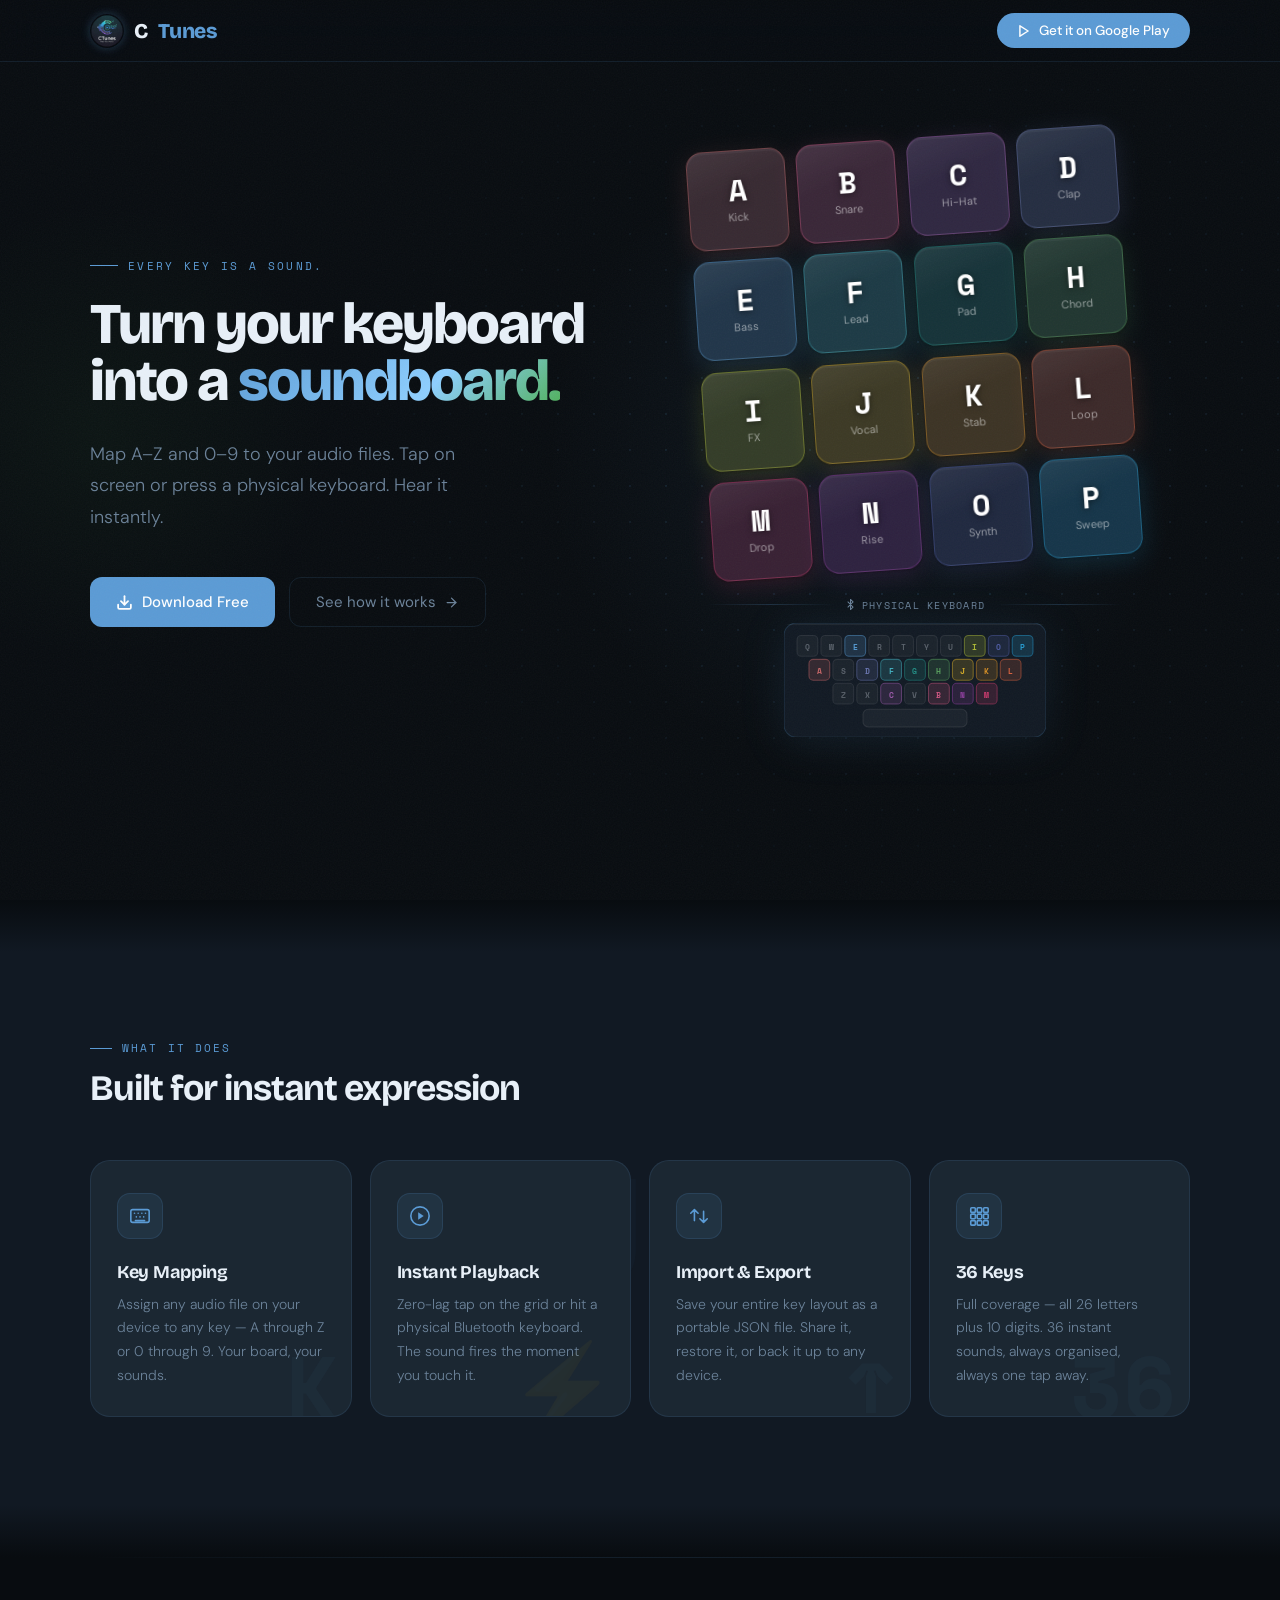
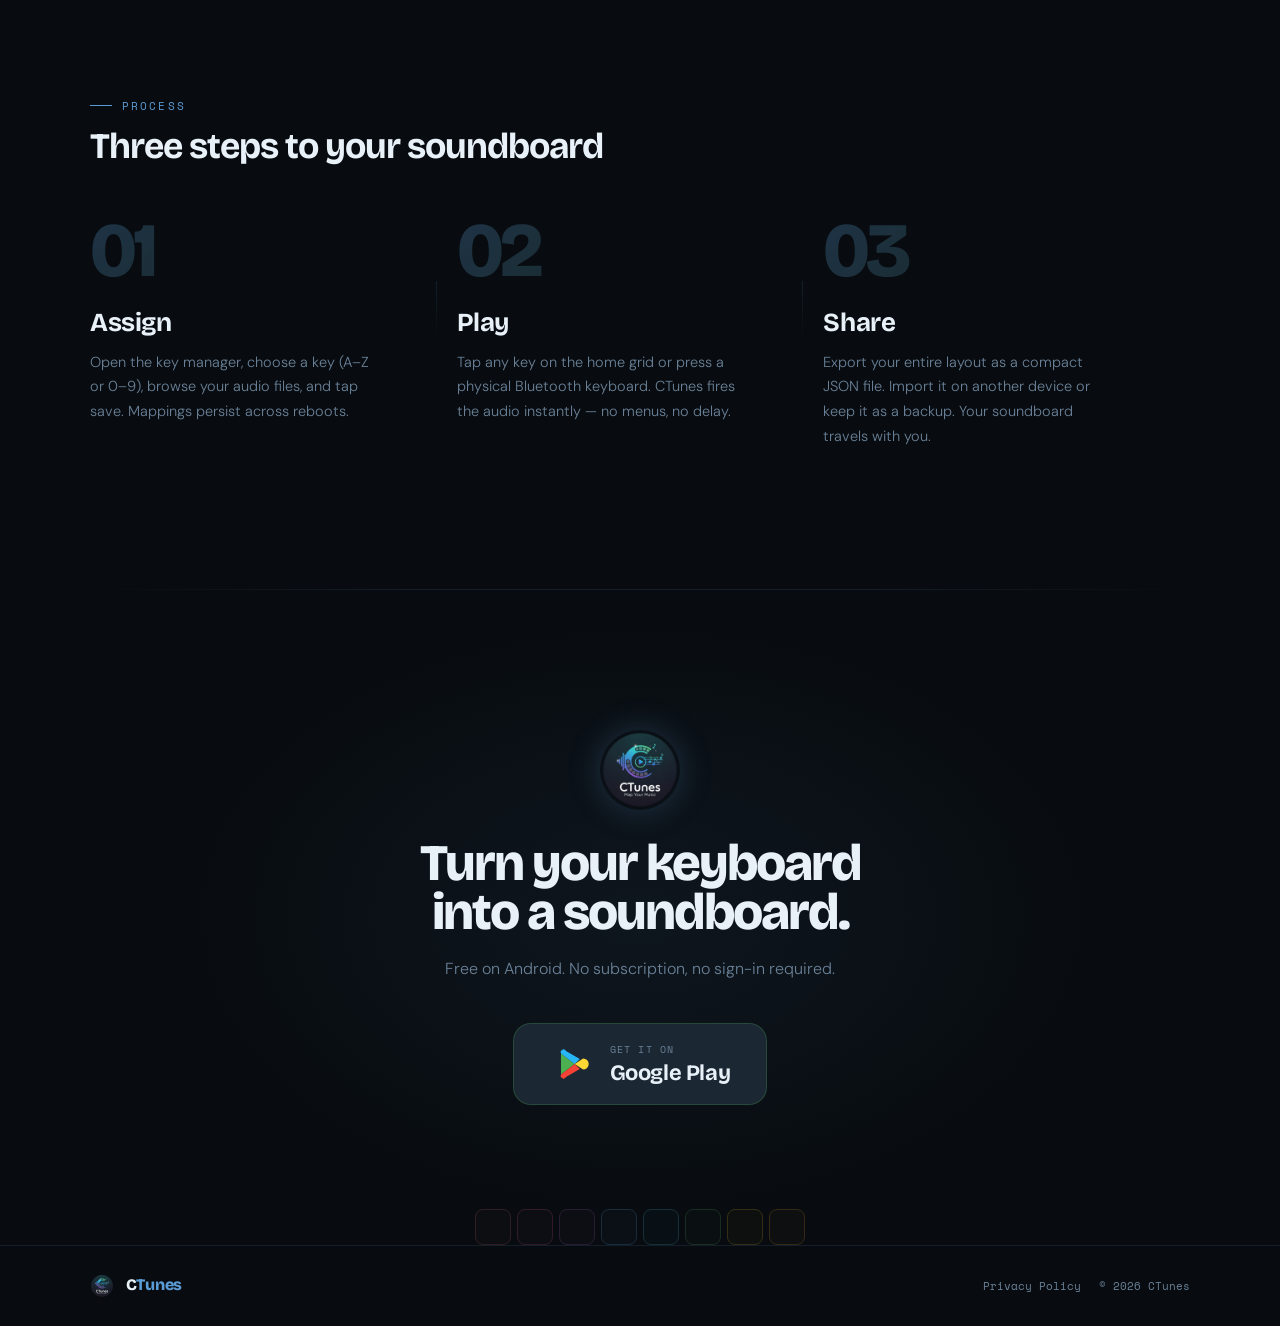
==== commit 8393fefc: "some fixes" ====
--- a/index.html
+++ b/index.html
@@ -151,7 +151,7 @@
       <img src="logo.webp" alt="CTunes logo" />
       C<span>Tunes</span>
     </a>
-    <a href="#download" class="nav-pill">
+    <a href="https://play.google.com/store/apps/details?id=com.anoop.myprojects.ctunes" target="_blank" rel="noopener noreferrer" class="nav-pill">
       <svg width="14" height="14" viewBox="0 0 24 24" fill="none" stroke="currentColor" stroke-width="2.5" stroke-linecap="round" stroke-linejoin="round">
         <polygon points="5 3 19 12 5 21 5 3"/>
       </svg>
@@ -168,11 +168,11 @@
 
   <div class="hero-inner">
   <div class="hero-left">
-    <p class="hero-tag">Android Soundboard App</p>
-    <h1 class="hero-h1">Every key<br>is a <span class="hl">sound.</span></h1>
+    <p class="hero-tag">Every key is a sound.</p>
+    <h1 class="hero-h1">Turn your keyboard<br>into a <span class="hl">soundboard.</span></h1>
     <p class="hero-sub">Map A–Z and 0–9 to your audio files. Tap on screen or press a physical keyboard. Hear it instantly.</p>
     <div class="hero-actions">
-      <a href="#download" class="btn-fill">
+      <a href="https://play.google.com/store/apps/details?id=com.anoop.myprojects.ctunes" target="_blank" rel="noopener noreferrer" class="btn-fill">
         <svg width="17" height="17" viewBox="0 0 24 24" fill="none" stroke="currentColor" stroke-width="2.5" stroke-linecap="round" stroke-linejoin="round">
           <path d="M21 15v4a2 2 0 0 1-2 2H5a2 2 0 0 1-2-2v-4"/><polyline points="7 10 12 15 17 10"/><line x1="12" y1="15" x2="12" y2="3"/>
         </svg>
@@ -307,9 +307,9 @@
   <div class="dl-keys" id="dlKeys"></div>
   <div class="download-inner reveal">
     <img src="logo.webp" alt="CTunes" style="width:80px;height:80px;border-radius:50%;object-fit:cover;margin-bottom:24px;box-shadow:0 0 32px rgba(91,155,213,0.25);" />
-    <h2>Your keys.<br>Your sounds.</h2>
+    <h2>Turn your keyboard<br>into a soundboard.</h2>
     <p>Free on Android. No subscription, no sign-in required.</p>
-    <a href="#" class="play-btn">
+    <a href="https://play.google.com/store/apps/details?id=com.anoop.myprojects.ctunes" target="_blank" rel="noopener noreferrer" class="play-btn">
       <!-- Google Play icon -->
       <svg class="play-icon" viewBox="0 0 44 44" fill="none" xmlns="http://www.w3.org/2000/svg">
         <rect width="44" height="44" rx="10" fill="#1B2732"/>
